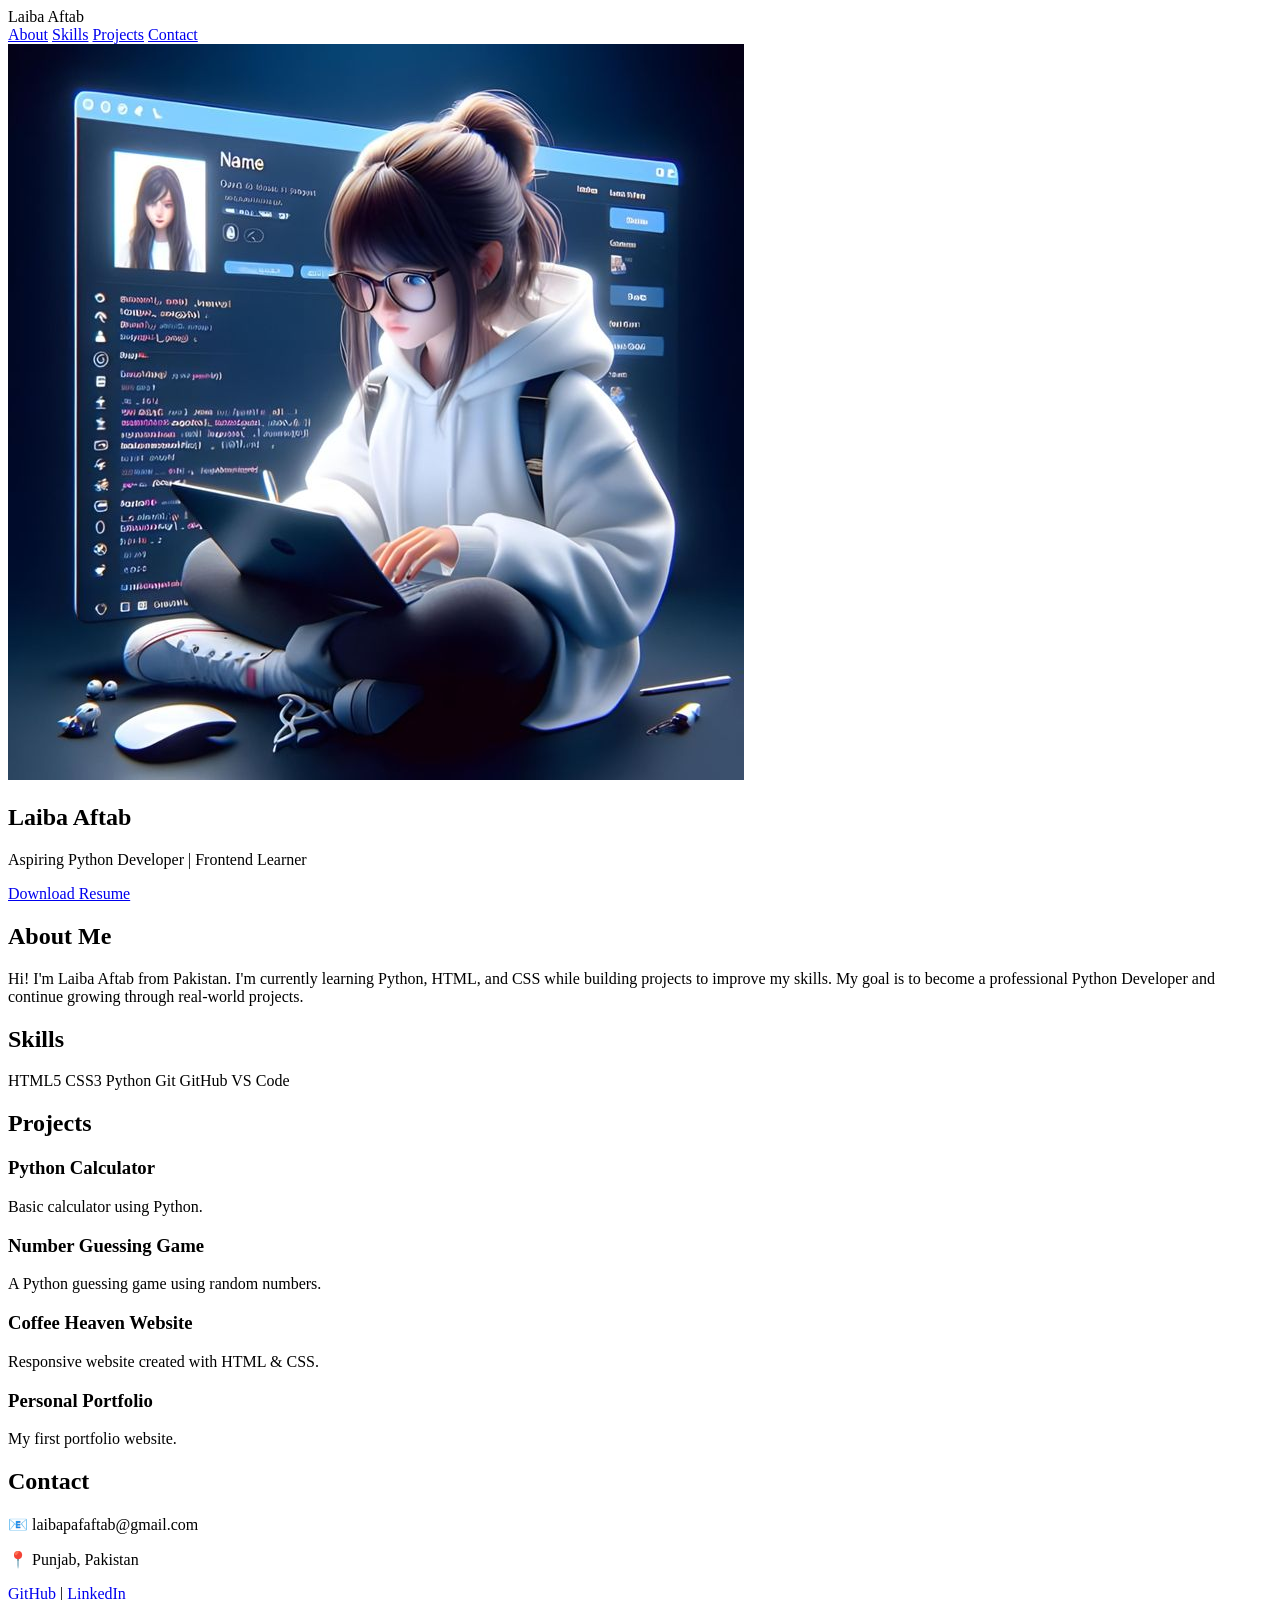
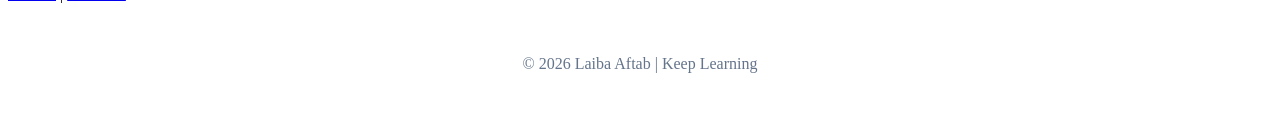
==== index.html @ f0d0922e "Update index.html" ====
<!DOCTYPE html>
<html lang="en">
  <head>
    <meta charset="UTF-8" />
    <meta name="viewport" content="width=device-width, initial-scale=1.0" />
    <title>Laiba Aftab | Portfolio</title>
    <!-- Note: CSS file ka naam styles.css rakha hai -->
    <link rel="stylesheet" href="styles.css" />
  </head>

  <body>
    <header>
      <div class="logo">Laiba Aftab</div>

      <nav>
        <a href="#about">About</a>
        <a href="#skills">Skills</a>
        <a href="#projects">Projects</a>
        <a href="#contact">Contact</a>
      </nav>
    </header>

    <section class="hero">
      <img src="profile.jpg" alt="Laiba Aftab" class="profile-pic" />

      <h1>Laiba Aftab</h1>

      <p>Aspiring Python Developer | Frontend Learner</p>

      <a href="resume.pdf" class="btn">Download Resume</a>
    </section>

    <section id="about" class="container">
      <h2>About Me</h2>

      <p>
        Hi! I'm Laiba Aftab from Pakistan. I'm currently learning Python, HTML,
        and CSS while building projects to improve my skills. My goal is to
        become a professional Python Developer and continue growing through
        real-world projects.
      </p>
    </section>

    <section id="skills" class="container">
      <h2>Skills</h2>

      <div class="skills-container">
        <span class="skill-item">HTML5</span>
        <span class="skill-item">CSS3</span>
        <span class="skill-item">Python</span>
        <span class="skill-item">Git</span>
        <span class="skill-item">GitHub</span>
        <span class="skill-item">VS Code</span>
      </div>
    </section>

    <section id="projects" class="container">
      <h2>Projects</h2>

      <div class="project">
        <h3>Python Calculator</h3>
        <p>Basic calculator using Python.</p>
      </div>

      <div class="project">
        <h3>Number Guessing Game</h3>
        <p>A Python guessing game using random numbers.</p>
      </div>

      <div class="project">
        <h3>Coffee Heaven Website</h3>
        <p>Responsive website created with HTML & CSS.</p>
      </div>

      <div class="project">
        <h3>Personal Portfolio</h3>
        <p>My first portfolio website.</p>
      </div>
    </section>

    <section id="contact" class="container">
      <h2>Contact</h2>

      <p>📧 laibapafaftab@gmail.com</p>
      <p>📍 Punjab, Pakistan</p>
      <p>
        <a href="https://github.com/laibapafaftab-debug" target="_blank">GitHub</a> | 
        <a href="https://www.linkedin.com/in/laiba-aftab-211705420/" target="_blank">LinkedIn</a>
      </p>
    </section>

    <footer style="text-align: center; padding: 20px; color: #64748b;">
      <p>© 2026 Laiba Aftab | Keep Learning</p>
    </footer>
  </body>
</html>
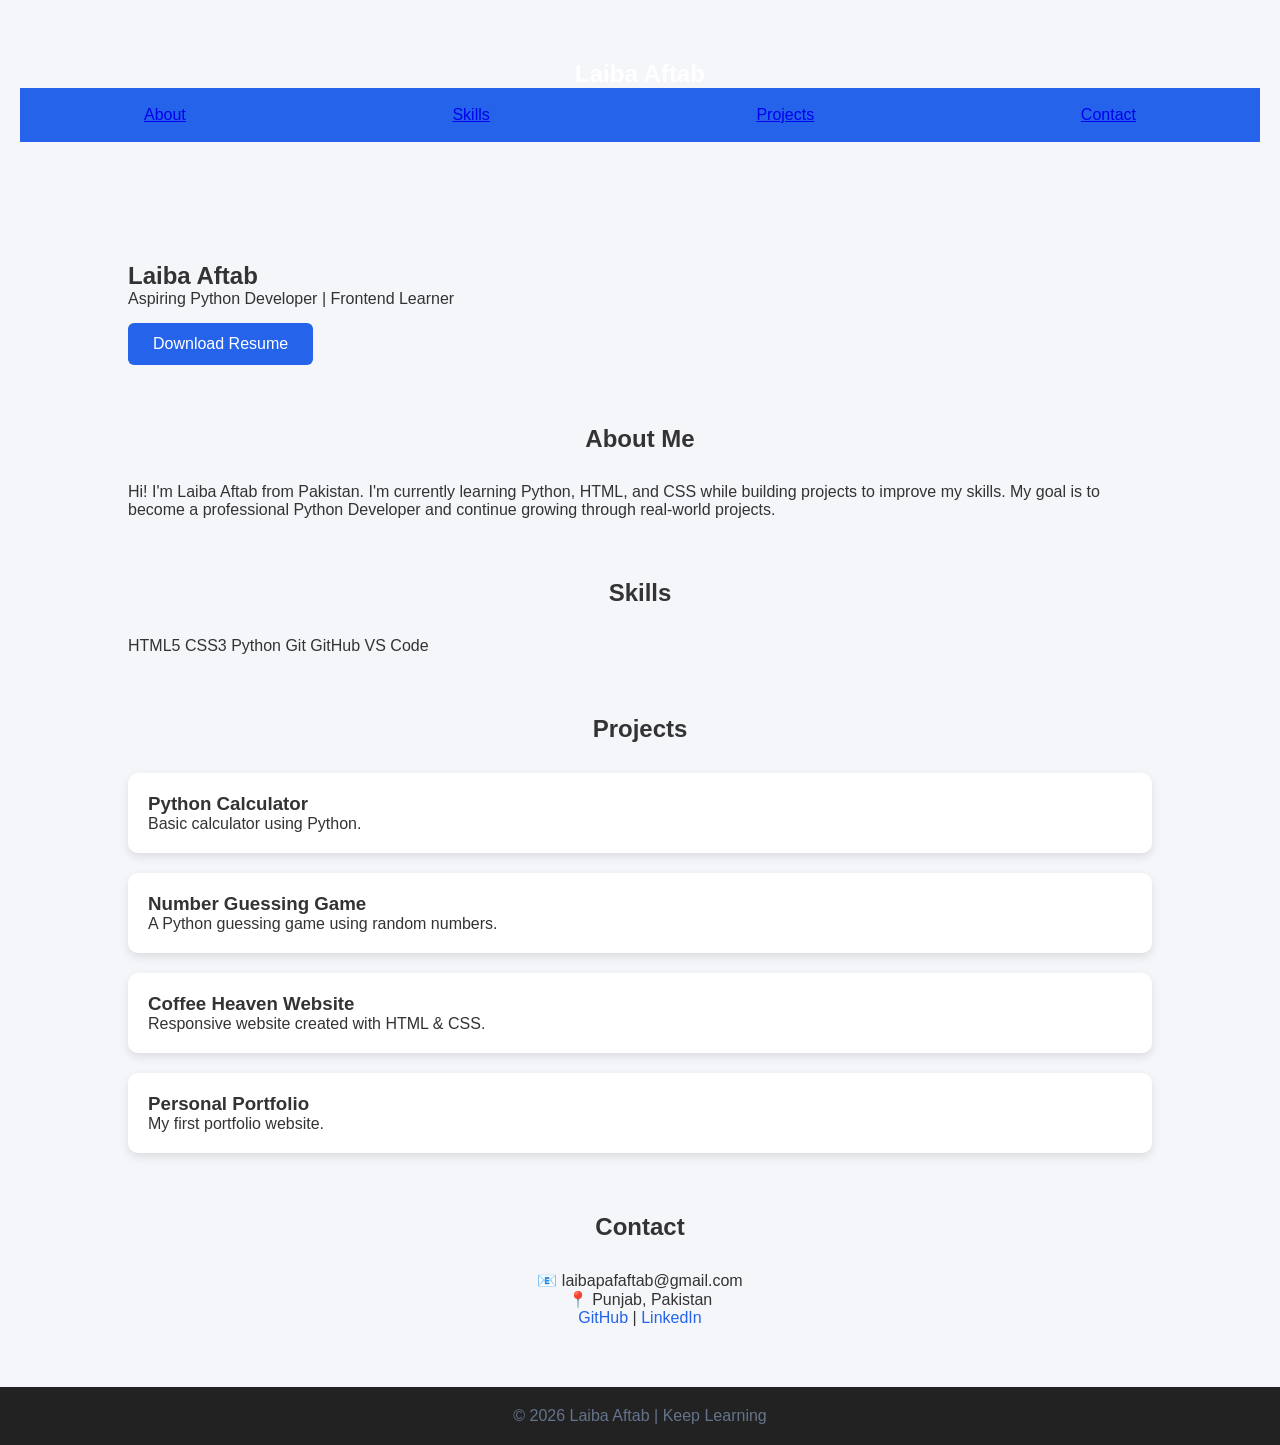
==== commit 5f492d36: "Update index.html" ====
--- a/index.html
+++ b/index.html
@@ -4,8 +4,7 @@
     <meta charset="UTF-8" />
     <meta name="viewport" content="width=device-width, initial-scale=1.0" />
     <title>Laiba Aftab | Portfolio</title>
-    <!-- Note: CSS file ka naam styles.css rakha hai -->
-    <link rel="stylesheet" href="styles.css" />
+    <link rel="stylesheet" href="style.css" />
   </head>
 
   <body>
@@ -20,7 +19,7 @@
       </nav>
     </header>
 
-    <section class="hero">
+    <section class="hero"
       <img src="profile.jpg" alt="Laiba Aftab" class="profile-pic" />
 
       <h1>Laiba Aftab</h1>
--- a/style.css
+++ b/style.css
@@ -0,0 +1,129 @@
+* {
+    margin: 0;
+    padding: 0;
+    box-sizing: border-box;
+    font-family: Arial, Helvetica, sans-serif;
+}
+
+body {
+    background: #f4f6f9;
+    color: #333;
+}
+
+nav {
+    display: flex;
+    justify-content: space-between;
+    align-items: center;
+    background: #2563eb;
+    padding: 18px 10%;
+}
+
+.logo {
+    color: white;
+    font-size: 24px;
+    font-weight: bold;
+}
+
+nav ul {
+    display: flex;
+    list-style: none;
+}
+
+nav ul li {
+    margin-left: 25px;
+}
+
+nav ul li a {
+    color: white;
+    text-decoration: none;
+    font-weight: bold;
+}
+
+header {
+    text-align: center;
+    padding: 60px 20px;
+}
+
+.profile-pic {
+    width: 180px;
+    height: 180px;
+    border-radius: 50%;
+    object-fit: cover;
+    border: 5px solid #2563eb;
+}
+
+header h1 {
+    margin-top: 20px;
+    font-size: 42px;
+}
+
+header p {
+    margin: 15px 0;
+    color: #555;
+}
+
+.btn {
+    display: inline-block;
+    margin-top: 15px;
+    background: #2563eb;
+    color: white;
+    padding: 12px 25px;
+    text-decoration: none;
+    border-radius: 6px;
+}
+
+section {
+    width: 80%;
+    margin: 60px auto;
+}
+
+section h2 {
+    text-align: center;
+    margin-bottom: 30px;
+}
+
+.cards {
+    display: flex;
+    flex-wrap: wrap;
+    justify-content: center;
+    gap: 20px;
+}
+
+.card {
+    background: white;
+    padding: 20px;
+    width: 180px;
+    text-align: center;
+    border-radius: 10px;
+    box-shadow: 0 4px 10px rgba(0, 0, 0, .1);
+    transition: .3s;
+}
+
+.card:hover {
+    transform: translateY(-8px);
+}
+
+.project {
+    background: white;
+    margin: 20px 0;
+    padding: 20px;
+    border-radius: 10px;
+    box-shadow: 0 4px 10px rgba(0, 0, 0, .1);
+}
+
+#contact {
+    text-align: center;
+}
+
+#contact a {
+    color: #2563eb;
+    text-decoration: none;
+}
+
+footer {
+    background: #222;
+    color: white;
+    text-align: center;
+    padding: 20px;
+    margin-top: 40px;
+}
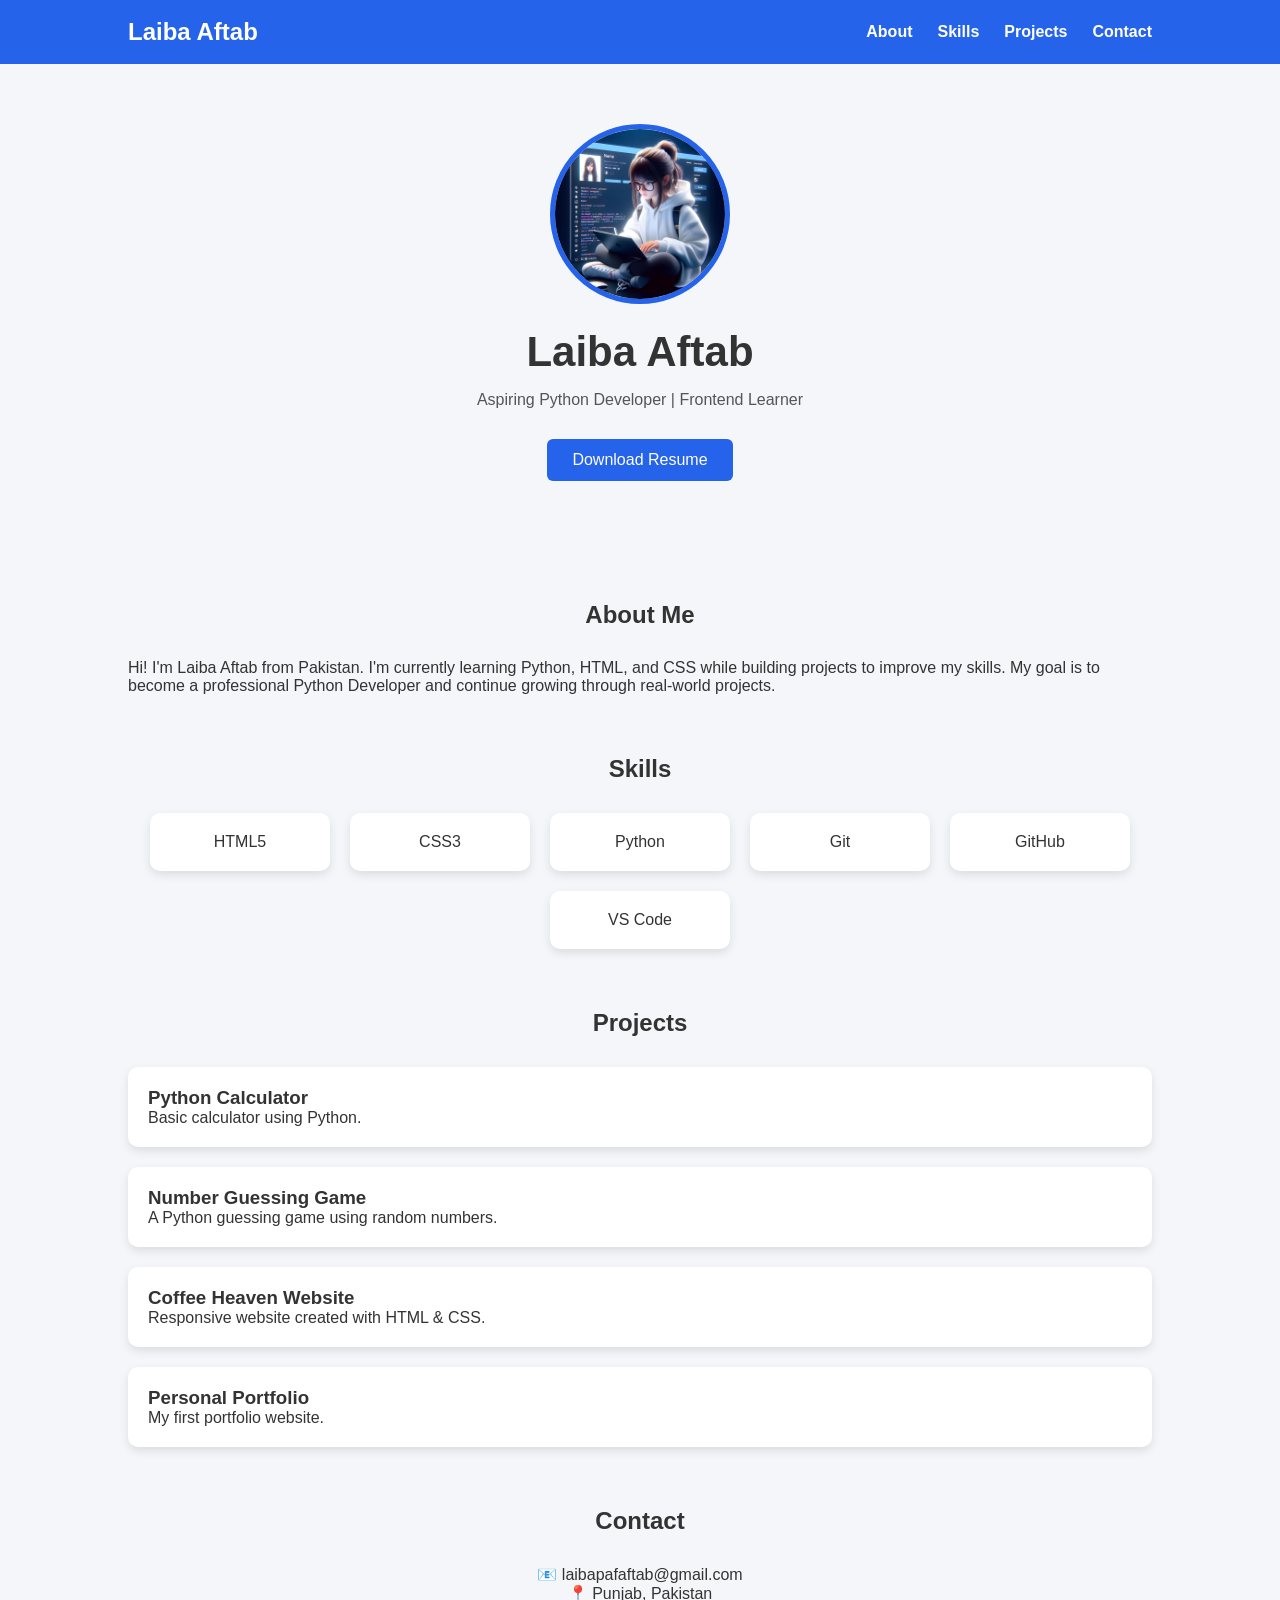
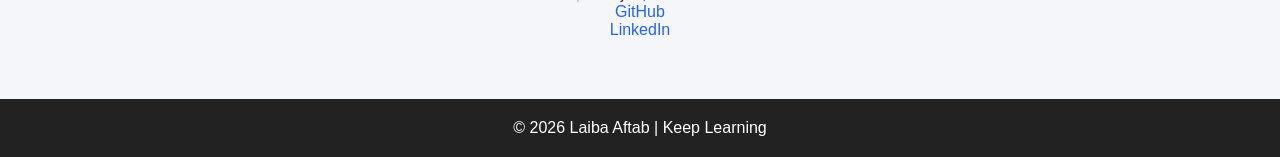
==== commit 9a5cd5eb: "Update index.html" ====
--- a/index.html
+++ b/index.html
@@ -1,4 +1,4 @@
-<!DOCTYPE html>
+<!doctype html>
 <html lang="en">
   <head>
     <meta charset="UTF-8" />
@@ -8,18 +8,18 @@
   </head>
 
   <body>
-    <header>
+    <nav>
       <div class="logo">Laiba Aftab</div>
 
-      <nav>
-        <a href="#about">About</a>
-        <a href="#skills">Skills</a>
-        <a href="#projects">Projects</a>
-        <a href="#contact">Contact</a>
-      </nav>
-    </header>
+      <ul>
+        <li><a href="#about">About</a></li>
+        <li><a href="#skills">Skills</a></li>
+        <li><a href="#projects">Projects</a></li>
+        <li><a href="#contact">Contact</a></li>
+      </ul>
+    </nav>
 
-    <section class="hero"
+    <header>
       <img src="profile.jpg" alt="Laiba Aftab" class="profile-pic" />
 
       <h1>Laiba Aftab</h1>
@@ -27,9 +27,9 @@
       <p>Aspiring Python Developer | Frontend Learner</p>
 
       <a href="resume.pdf" class="btn">Download Resume</a>
-    </section>
+    </header>
 
-    <section id="about" class="container">
+    <section id="about">
       <h2>About Me</h2>
 
       <p>
@@ -40,20 +40,20 @@
       </p>
     </section>
 
-    <section id="skills" class="container">
+    <section id="skills">
       <h2>Skills</h2>
 
-      <div class="skills-container">
-        <span class="skill-item">HTML5</span>
-        <span class="skill-item">CSS3</span>
-        <span class="skill-item">Python</span>
-        <span class="skill-item">Git</span>
-        <span class="skill-item">GitHub</span>
-        <span class="skill-item">VS Code</span>
+      <div class="cards">
+        <div class="card">HTML5</div>
+        <div class="card">CSS3</div>
+        <div class="card">Python</div>
+        <div class="card">Git</div>
+        <div class="card">GitHub</div>
+        <div class="card">VS Code</div>
       </div>
     </section>
 
-    <section id="projects" class="container">
+    <section id="projects">
       <h2>Projects</h2>
 
       <div class="project">
@@ -77,18 +77,20 @@
       </div>
     </section>
 
-    <section id="contact" class="container">
+    <section id="contact">
       <h2>Contact</h2>
 
       <p>📧 laibapafaftab@gmail.com</p>
       <p>📍 Punjab, Pakistan</p>
       <p>
-        <a href="https://github.com/laibapafaftab-debug" target="_blank">GitHub</a> | 
+        <a href="https://github.com/laibapafaftab-debug" target="_blank">GitHub</a>
+      </p>
+      <p>
         <a href="https://www.linkedin.com/in/laiba-aftab-211705420/" target="_blank">LinkedIn</a>
       </p>
     </section>
 
-    <footer style="text-align: center; padding: 20px; color: #64748b;">
+    <footer>
       <p>© 2026 Laiba Aftab | Keep Learning</p>
     </footer>
   </body>
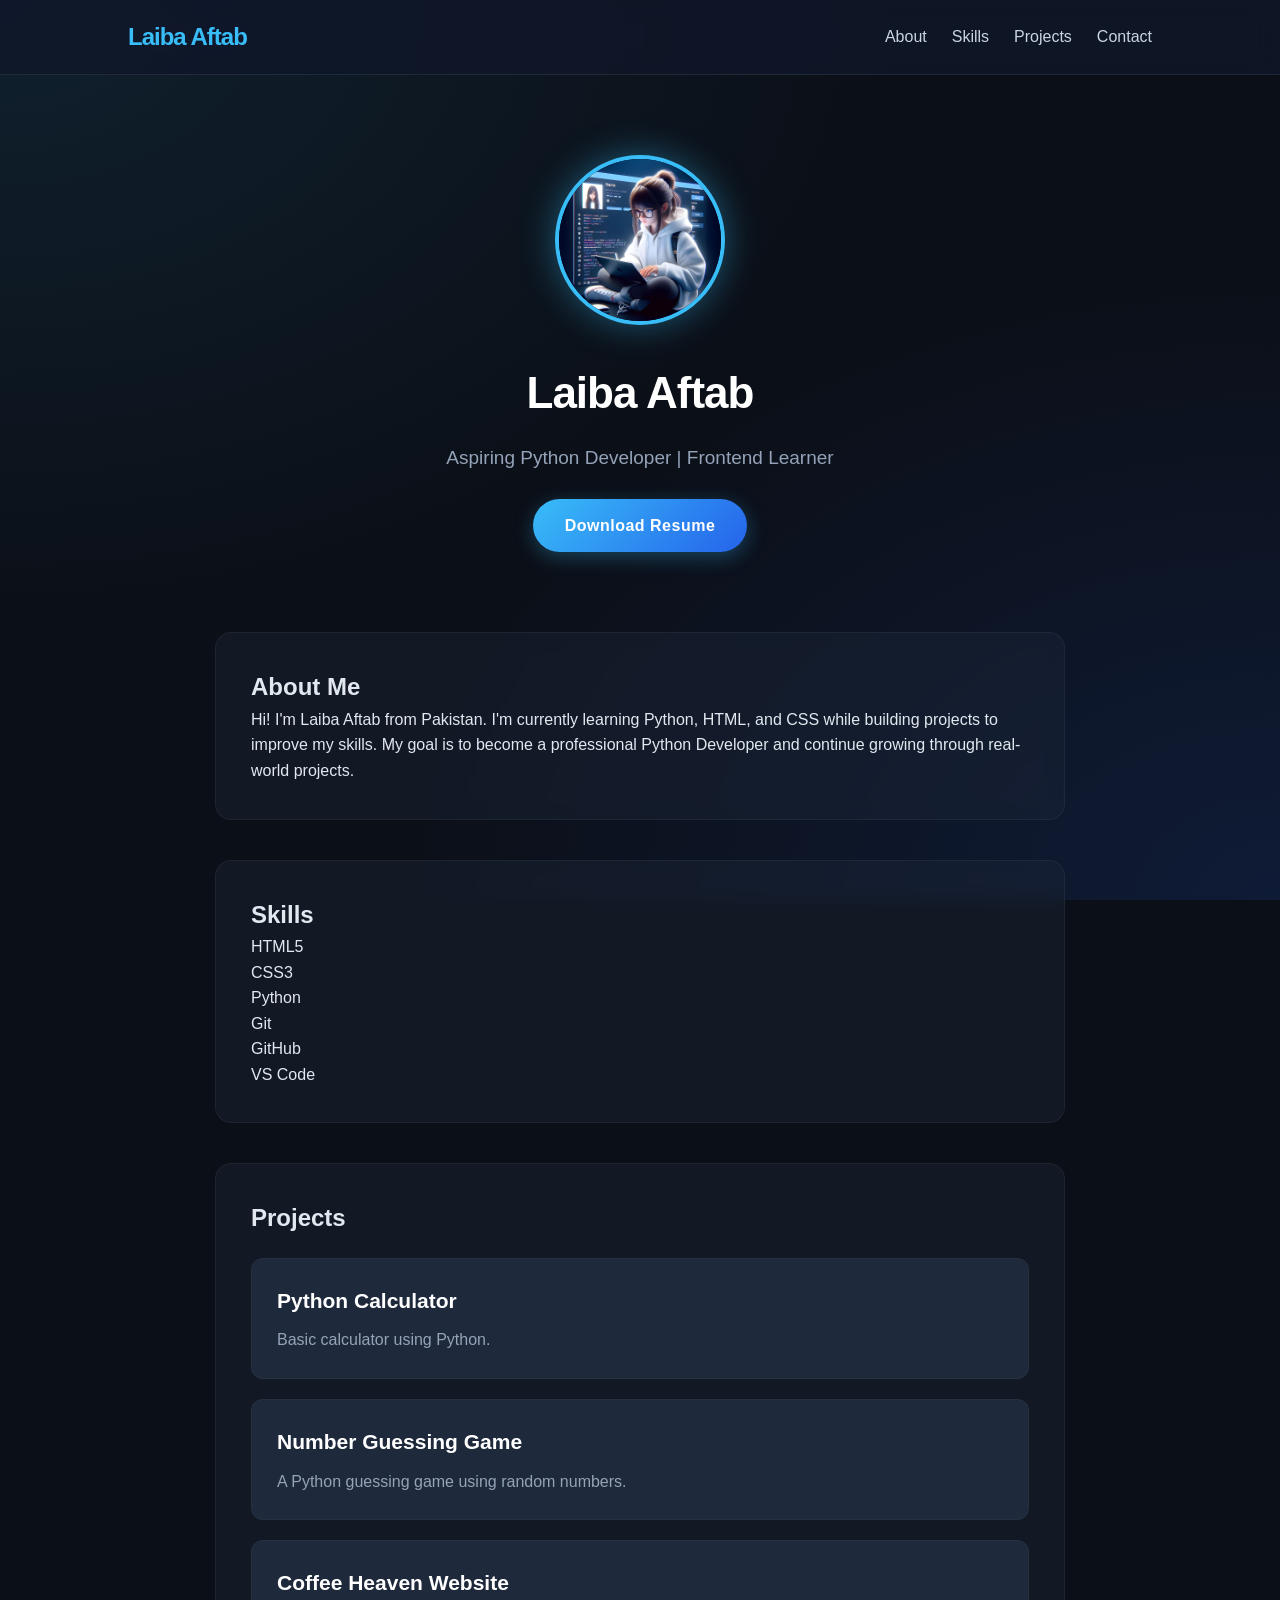
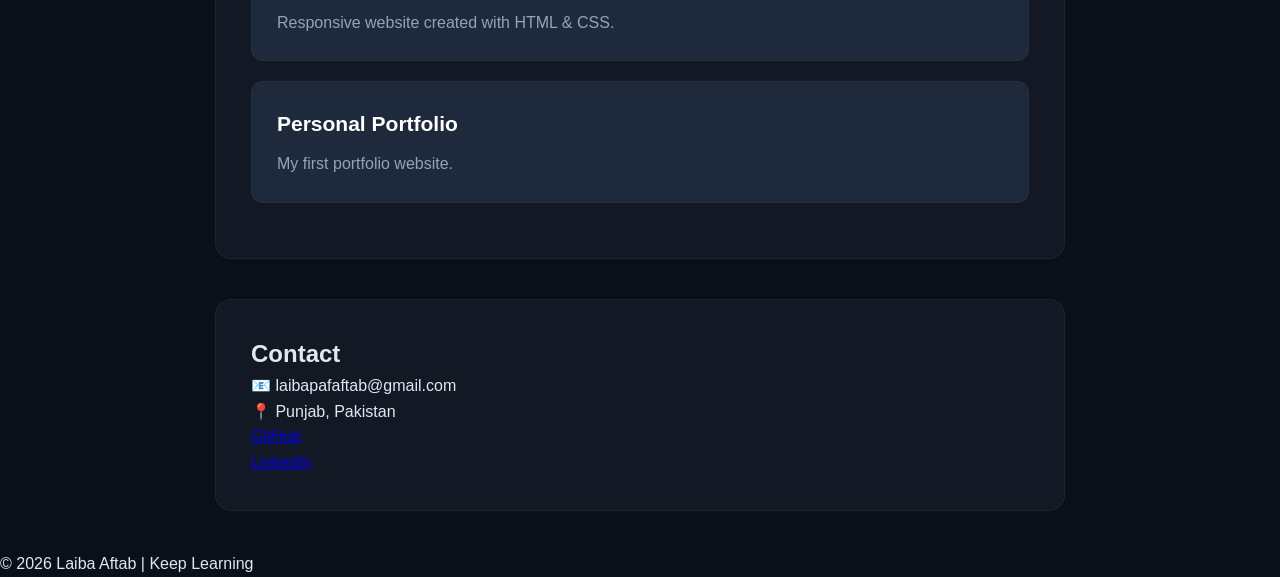
==== commit a5bfc238: "Update index.html" ====
--- a/index.html
+++ b/index.html
@@ -3,7 +3,7 @@
   <head>
     <meta charset="UTF-8" />
     <meta name="viewport" content="width=device-width, initial-scale=1.0" />
-    <title>Laiba Aftab | Portfolio</title>
+    <title>Laiba Aftab | Web & Python Developer</title>
     <link rel="stylesheet" href="style.css" />
   </head>
 
--- a/style.css
+++ b/style.css
@@ -1,129 +1,236 @@
 * {
-    margin: 0;
-    padding: 0;
-    box-sizing: border-box;
-    font-family: Arial, Helvetica, sans-serif;
+  margin: 0;
+  padding: 0;
+  box-sizing: border-box;
+  font-family: 'Segoe UI', Arial, Helvetica, sans-serif;
 }
 
 body {
-    background: #f4f6f9;
-    color: #333;
-}
-
+  background-color: #0b0f17;
+  /* Ambient Background Patterns - Do halkay glowing circles stacking */
+  background-image: 
+    radial-gradient(at 100% 100%, rgba(37, 99, 235, 0.15) 0px, transparent 50%),
+    radial-gradient(at 0% 0%, rgba(56, 189, 248, 0.1) 0px, transparent 50%);
+  background-attachment: fixed; /* Taake patterns stationary rahein jab aap scroll karein */
+  color: #e2e8f0;
+  line-height: 1.6;
+}
+
+/* Glassmorphic Navigation Bar - Background background se match karta hua translucency */
 nav {
-    display: flex;
-    justify-content: space-between;
-    align-items: center;
-    background: #2563eb;
-    padding: 18px 10%;
+  display: flex;
+  justify-content: space-between;
+  align-items: center;
+  background: rgba(15, 23, 42, 0.8);
+  backdrop-filter: blur(12px); /* Content blurred background mein */
+  padding: 18px 10%;
+  position: sticky;
+  top: 0;
+  z-index: 100;
+  border-bottom: 1px solid rgba(255, 255, 255, 0.08);
 }
 
 .logo {
-    color: white;
-    font-size: 24px;
-    font-weight: bold;
+  color: #38bdf8;
+  font-size: 24px;
+  font-weight: bold;
+  letter-spacing: -1px;
 }
 
 nav ul {
-    display: flex;
-    list-style: none;
+  display: flex;
+  list-style: none;
 }
 
 nav ul li {
-    margin-left: 25px;
+  margin-left: 25px;
 }
 
 nav ul li a {
-    color: white;
-    text-decoration: none;
-    font-weight: bold;
-}
-
+  color: #cbd5e1;
+  text-decoration: none;
+  font-weight: 500;
+  transition: all 0.3s ease;
+}
+
+nav ul li a:hover {
+  color: #38bdf8;
+  text-shadow: 0 0 10px rgba(56, 189, 248, 0.5);
+}
+
+/* Header & Glowing Profile Picture */
 header {
-    text-align: center;
-    padding: 60px 20px;
+  text-align: center;
+  padding: 80px 20px 40px;
 }
 
 .profile-pic {
-    width: 180px;
-    height: 180px;
-    border-radius: 50%;
-    object-fit: cover;
-    border: 5px solid #2563eb;
+  width: 170px;
+  height: 170px;
+  border-radius: 50%;
+  object-fit: cover;
+  border: 4px solid #38bdf8;
+  box-shadow: 0 0 35px rgba(56, 189, 248, 0.4);
+  transition: transform 0.4s cubic-bezier(0.175, 0.885, 0.32, 1.275);
+}
+
+.profile-pic:hover {
+  transform: scale(1.08) rotate(2deg);
 }
 
 header h1 {
-    margin-top: 20px;
-    font-size: 42px;
+  margin-top: 25px;
+  font-size: 44px;
+  color: #ffffff;
+  letter-spacing: -1px;
 }
 
 header p {
-    margin: 15px 0;
-    color: #555;
-}
-
+  margin: 15px 0 25px;
+  color: #94a3b8;
+  font-size: 19px;
+  font-weight: 300;
+}
+
+/* Modern Gradient Button */
 .btn {
-    display: inline-block;
-    margin-top: 15px;
-    background: #2563eb;
-    color: white;
-    padding: 12px 25px;
-    text-decoration: none;
-    border-radius: 6px;
-}
-
+  display: inline-block;
+  background: linear-gradient(135deg, #38bdf8, #2563eb);
+  color: #ffffff !important;
+  padding: 14px 32px;
+  text-decoration: none;
+  border-radius: 30px;
+  font-weight: bold;
+  box-shadow: 0 5px 20px rgba(56, 189, 248, 0.3);
+  transition: all 0.3s ease;
+  letter-spacing: 0.5px;
+}
+
+.btn:hover {
+  transform: translateY(-4px);
+  box-shadow: 0 8px 25px rgba(56, 189, 248, 0.6);
+}
+
+/* Section Containers - Translucent backgrounds taake patterns nazar aayein */
 section {
-    width: 80%;
-    margin: 60px auto;
+  width: 85%;
+  max-width: 850px;
+  margin: 40px auto;
+  background: rgba(30, 41, 59, 0.4);
+  padding: 35px;
+  border-radius: 16px;
+  border: 1px solid rgba(255, 255, 255, 0.05);
+  backdrop-filter: blur(8px); /* 
+  box-shadow: 0 10px 40px rgba(0, 0, 0, 0.2);
 }
 
 section h2 {
-    text-align: center;
-    margin-bottom: 30px;
-}
-
+  text-align: center;
+  margin-bottom: 30px;
+  color: #ffffff;
+  font-size: 28px;
+  position: relative;
+  display: inline-block;
+  left: 50%;
+  transform: translateX(-50%);
+}
+
+section h2::after {
+  content: '';
+  position: absolute;
+  bottom: -8px;
+  left: 20%;
+  width: 60%;
+  height: 3px;
+  background: #38bdf8;
+  border-radius: 2px;
+}
+
+/* Skills Badges - 
 .cards {
-    display: flex;
-    flex-wrap: wrap;
-    justify-content: center;
-    gap: 20px;
+  display: flex;
+  flex-wrap: wrap;
+  justify-content: center;
+  gap: 15px;
 }
 
 .card {
-    background: white;
-    padding: 20px;
-    width: 180px;
-    text-align: center;
-    border-radius: 10px;
-    box-shadow: 0 4px 10px rgba(0, 0, 0, .1);
-    transition: .3s;
+  background: #1e293b;
+  color: #38bdf8;
+  padding: 12px 25px;
+  width: auto;
+  text-align: center;
+  border-radius: 30px;
+  border: 1px solid rgba(56, 189, 248, 0.15);
+  transition: all 0.3s ease;
+  font-weight: 600;
+  box-shadow: 0 4px 8px rgba(0, 0, 0, 0.2);
 }
 
 .card:hover {
-    transform: translateY(-8px);
-}
-
+  transform: translateY(-5px);
+  background: rgba(56, 189, 248, 0.1);
+  border-color: #38bdf8;
+  box-shadow: 0 6px 15px rgba(56, 189, 248, 0.2);
+}
+
+/* Projects Cards */
 .project {
-    background: white;
-    margin: 20px 0;
-    padding: 20px;
-    border-radius: 10px;
-    box-shadow: 0 4px 10px rgba(0, 0, 0, .1);
-}
-
+  background: #1e293b;
+  margin: 20px 0;
+  padding: 25px;
+  border-radius: 12px;
+  border: 1px solid rgba(255, 255, 255, 0.03);
+  transition: all 0.3s ease;
+}
+
+.project:hover {
+  transform: translateX(5px);
+  border-color: rgba(56, 189, 248, 0.2);
+  background: rgba(30, 41, 59, 0.6);
+}
+
+.project h3 {
+  color: #ffffff;
+  margin-bottom: 10px;
+  font-size: 21px;
+}
+
+.project p {
+  color: #94a3b8;
+  font-weight: 300;
+}
+
+/* Contact Details */
 #contact {
-    text-align: center;
+  text-align: center;
+}
+
+#contact p {
+  margin: 12px 0;
+  color: #cbd5e1;
+  font-size: 17px;
 }
 
 #contact a {
-    color: #2563eb;
-    text-decoration: none;
-}
-
+  color: #38bdf8;
+  text-decoration: none;
+  font-weight: 600;
+  transition: opacity 0.3s;
+}
+
+#contact a:hover {
+  opacity: 0.8;
+  text-decoration: underline;
+}
+
+/* Footer Styling */
 footer {
-    background: #222;
-    color: white;
-    text-align: center;
-    padding: 20px;
-    margin-top: 40px;
-}+  background: #070a10;
+  color: #64748b;
+  text-align: center;
+  padding: 30px;
+  margin-top: 60px;
+  border-top: 1px solid rgba(255, 255, 255, 0.05);
+  font-size: 15px;
+}
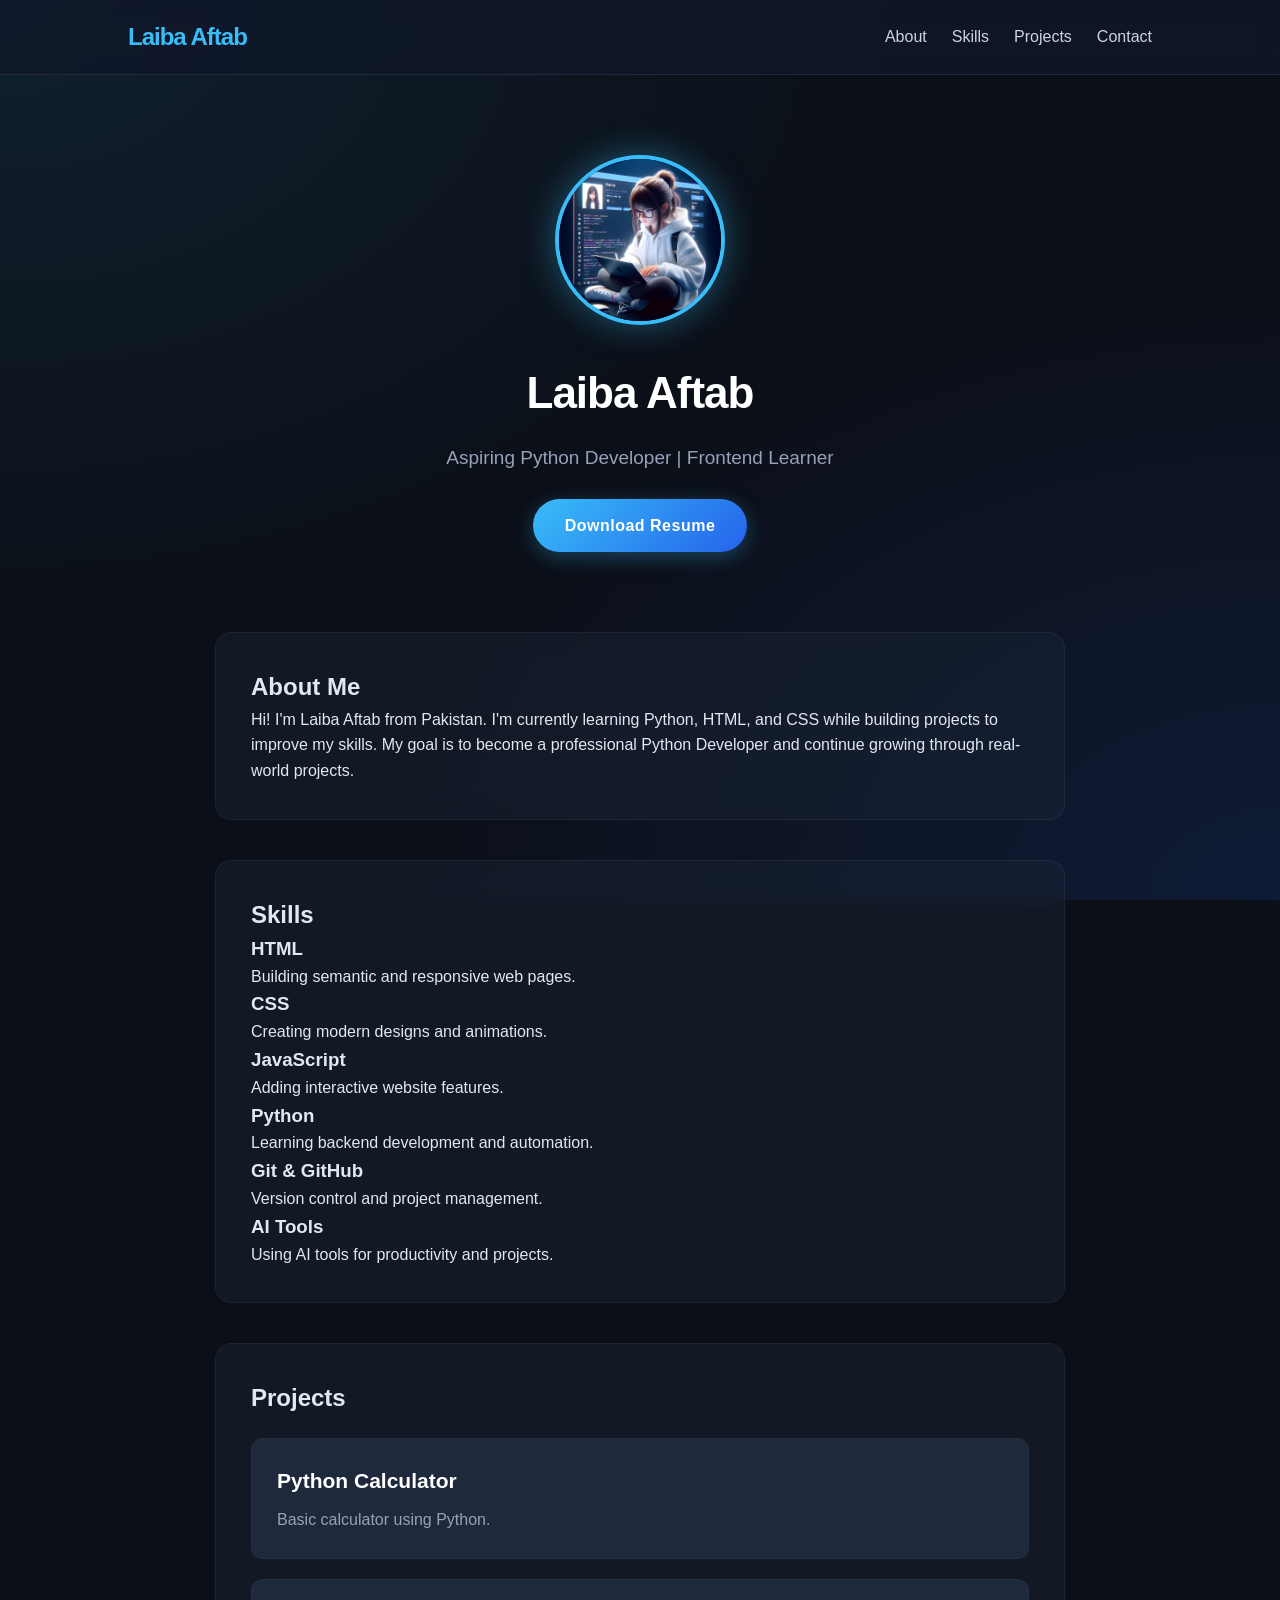
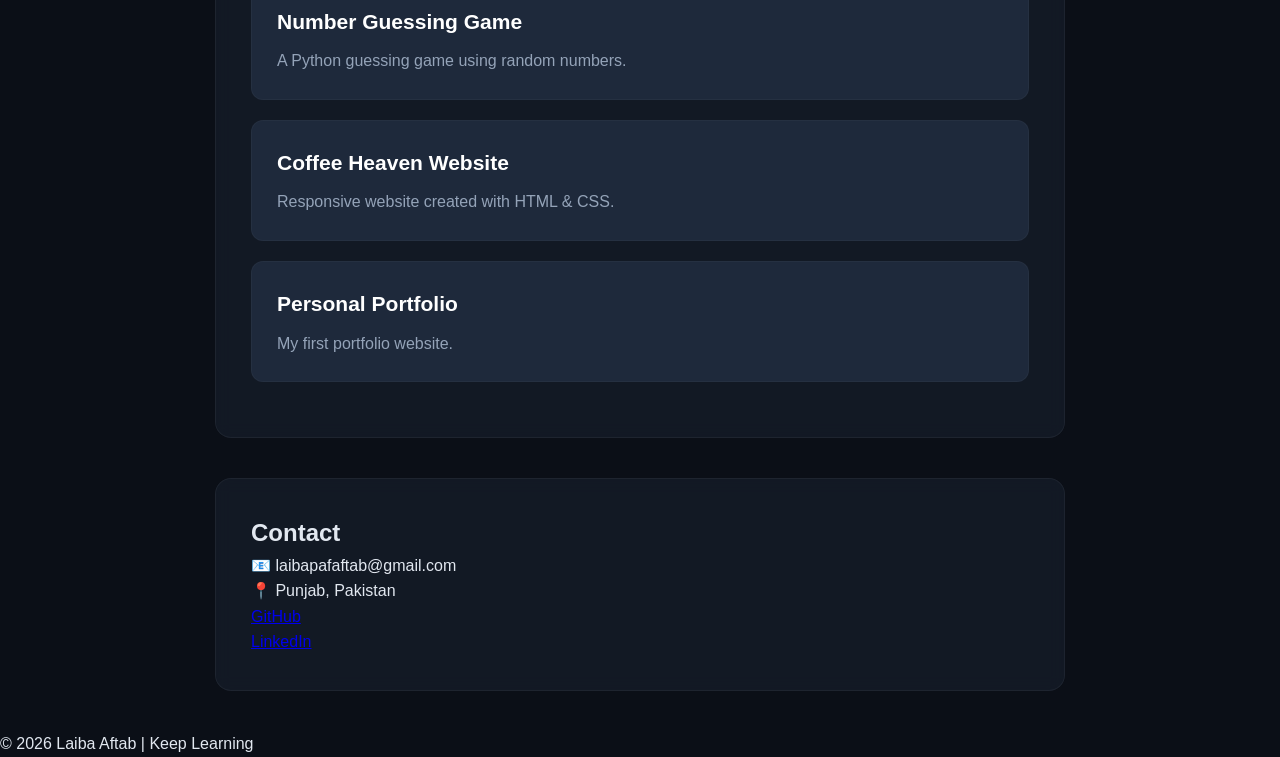
==== commit 0e3c6097: "Update index.html" ====
--- a/index.html
+++ b/index.html
@@ -40,18 +40,43 @@
       </p>
     </section>
 
-    <section id="skills">
-      <h2>Skills</h2>
+      <section id="skills">
+    <h2>Skills</h2>
 
-      <div class="cards">
-        <div class="card">HTML5</div>
-        <div class="card">CSS3</div>
-        <div class="card">Python</div>
-        <div class="card">Git</div>
-        <div class="card">GitHub</div>
-        <div class="card">VS Code</div>
-      </div>
-    </section>
+    <div class="skills-container">
+
+        <div class="skill-card">
+            <h3>HTML</h3>
+            <p>Building semantic and responsive web pages.</p>
+        </div>
+
+        <div class="skill-card">
+            <h3>CSS</h3>
+            <p>Creating modern designs and animations.</p>
+        </div>
+
+        <div class="skill-card">
+            <h3>JavaScript</h3>
+            <p>Adding interactive website features.</p>
+        </div>
+
+        <div class="skill-card">
+            <h3>Python</h3>
+            <p>Learning backend development and automation.</p>
+        </div>
+
+        <div class="skill-card">
+            <h3>Git & GitHub</h3>
+            <p>Version control and project management.</p>
+        </div>
+
+        <div class="skill-card">
+            <h3>AI Tools</h3>
+            <p>Using AI tools for productivity and projects.</p>
+        </div>
+
+    </div>
+</section>
 
     <section id="projects">
       <h2>Projects</h2>
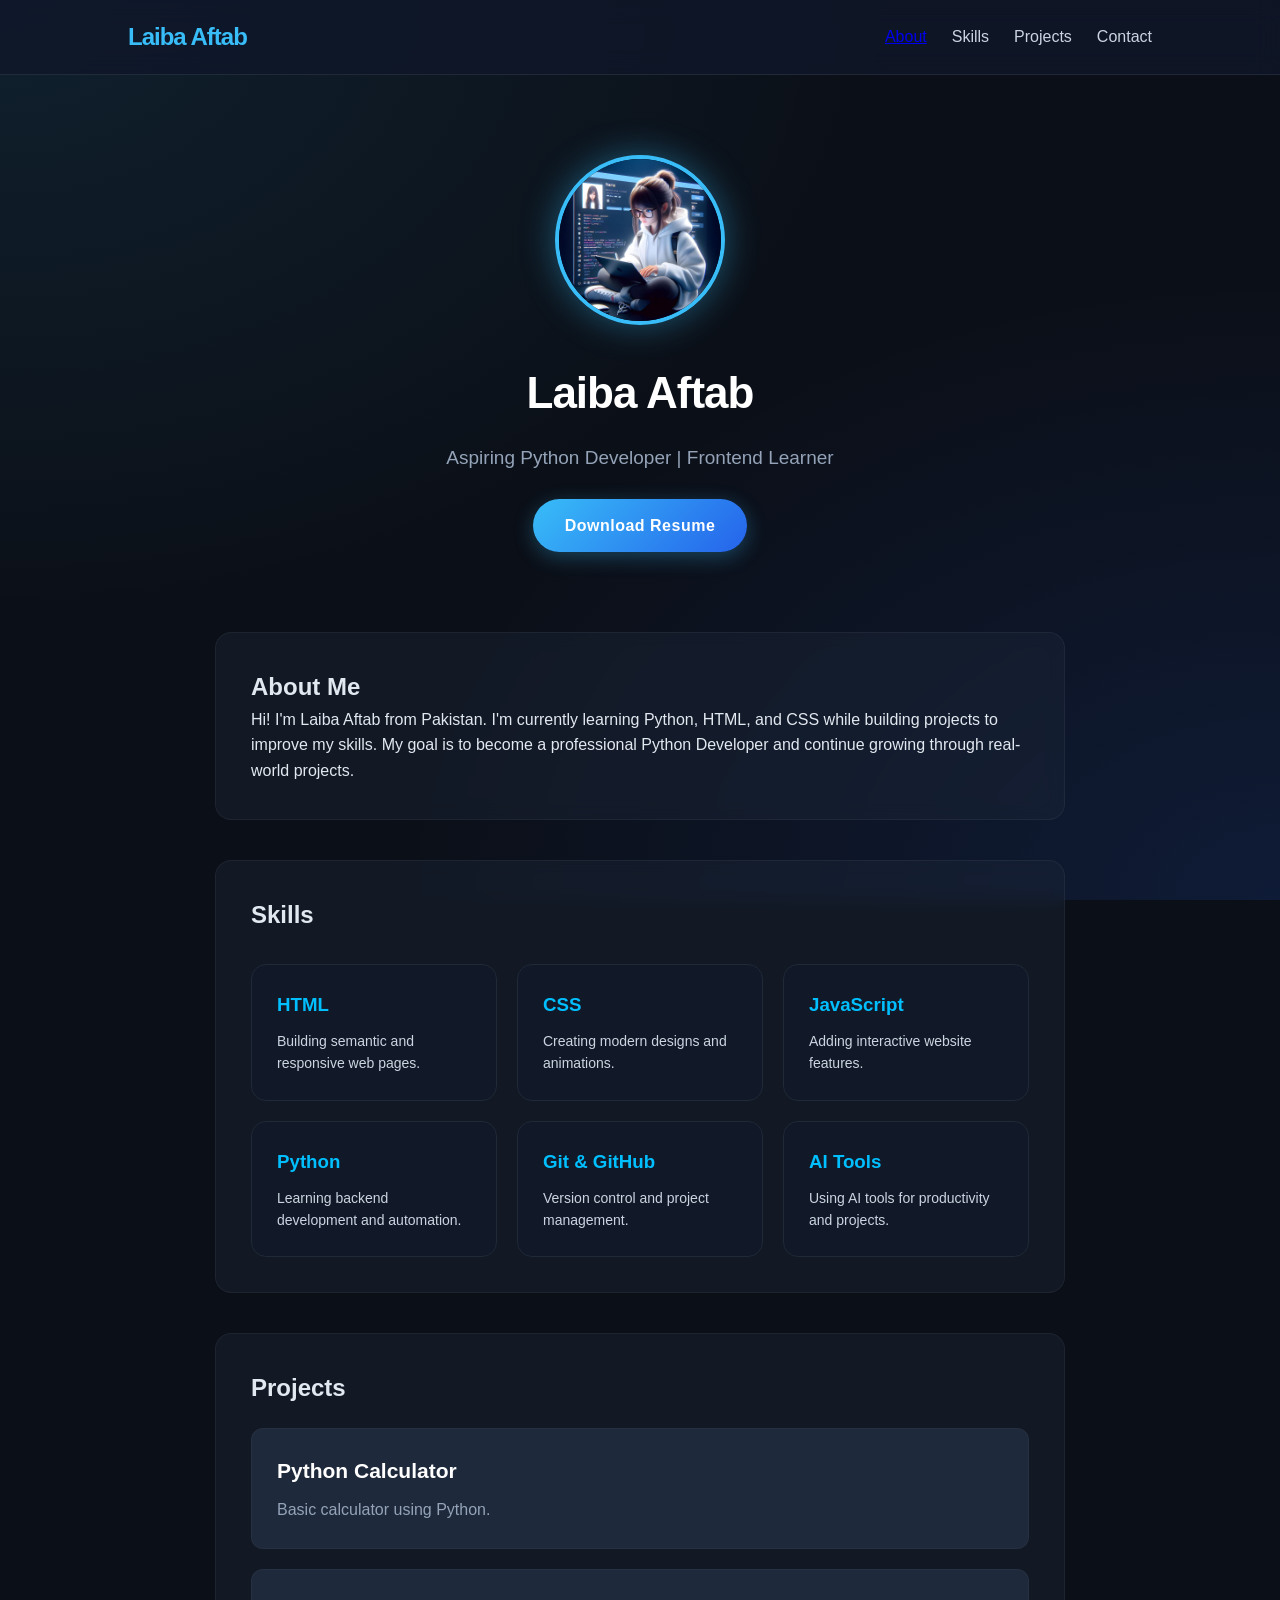
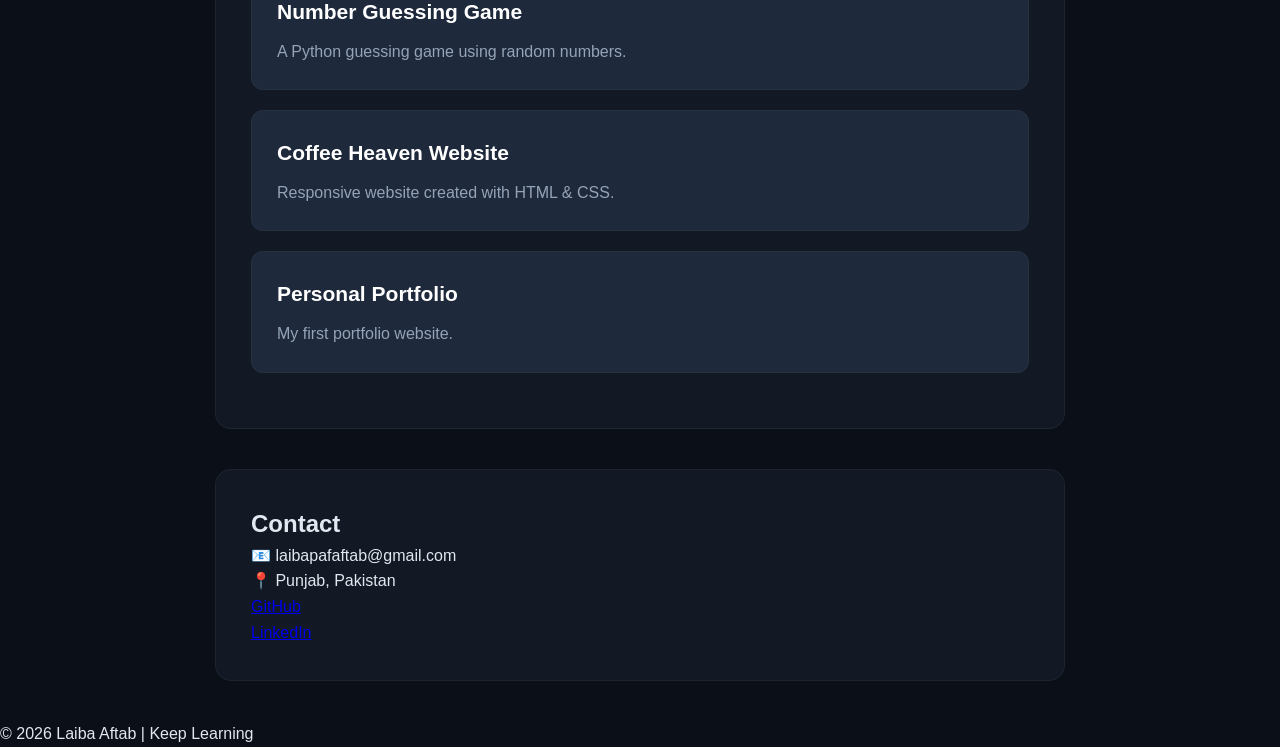
==== commit bbaa3249: "Update index.html" ====
--- a/index.html
+++ b/index.html
@@ -12,7 +12,7 @@
       <div class="logo">Laiba Aftab</div>
 
       <ul>
-        <li><a href="#about">About</a></li>
+        <a href="about.html">About</a>
         <li><a href="#skills">Skills</a></li>
         <li><a href="#projects">Projects</a></li>
         <li><a href="#contact">Contact</a></li>
--- a/style.css
+++ b/style.css
@@ -3,7 +3,7 @@
   padding: 0;
   box-sizing: border-box;
   font-family: 'Segoe UI', Arial, Helvetica, sans-serif;
-}
+} 
 
 body {
   background-color: #0b0f17;
@@ -234,3 +234,40 @@
   border-top: 1px solid rgba(255, 255, 255, 0.05);
   font-size: 15px;
 }
+  .skills-container{
+    display:grid;
+    grid-template-columns:repeat(3,1fr);
+    gap:20px;
+    margin-top:30px;
+}
+
+.skill-card{
+    background:#111827;
+    border:1px solid #1f2937;
+    padding:25px;
+    border-radius:15px;
+    transition:0.3s;
+}
+
+.skill-card h3{
+    color:#00bfff;
+    margin-bottom:10px;
+}
+
+.skill-card p{
+    color:#cbd5e1;
+    font-size:14px;
+}
+
+.skill-card:hover{
+    transform:translateY(-8px);
+    border-color:#00bfff;
+    box-shadow:0 0 20px rgba(0,191,255,0.3);
+}
+
+
+@media(max-width:768px){
+    .skills-container{
+        grid-template-columns:1fr;
+    }
+}
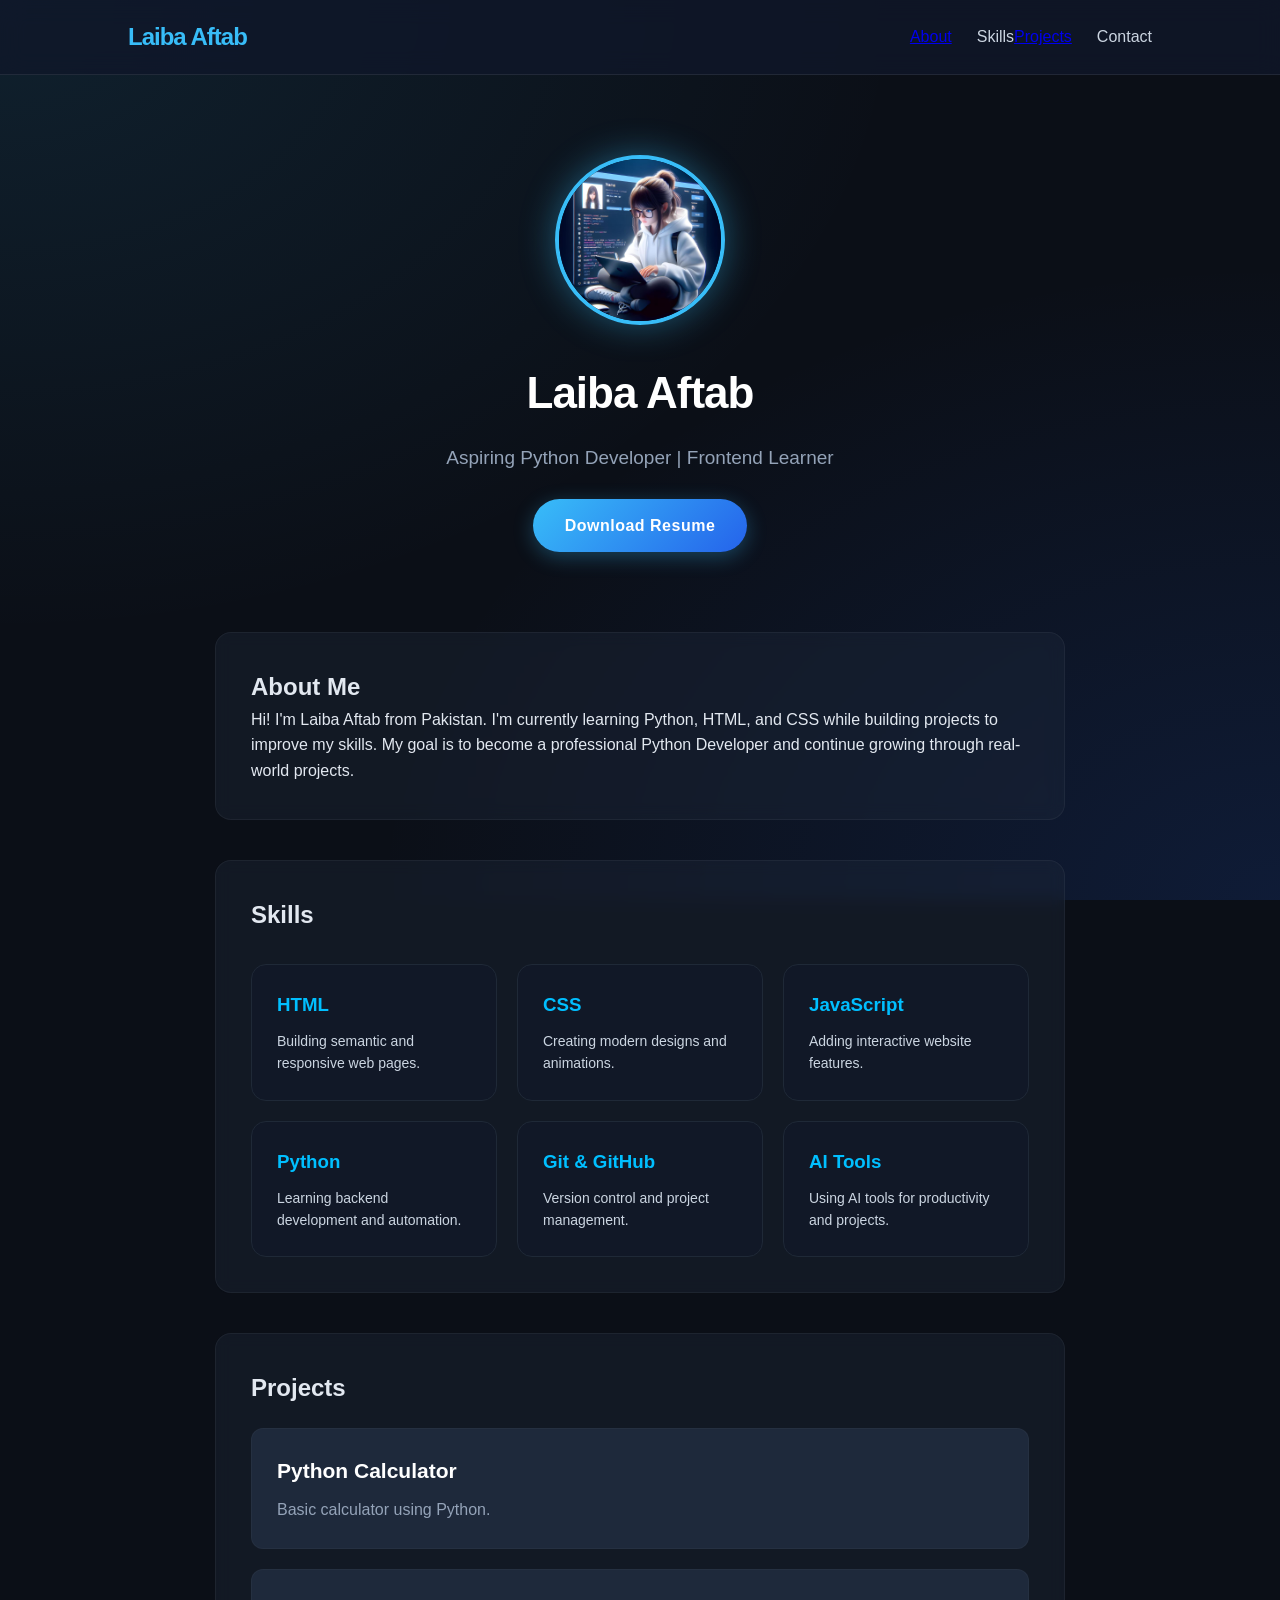
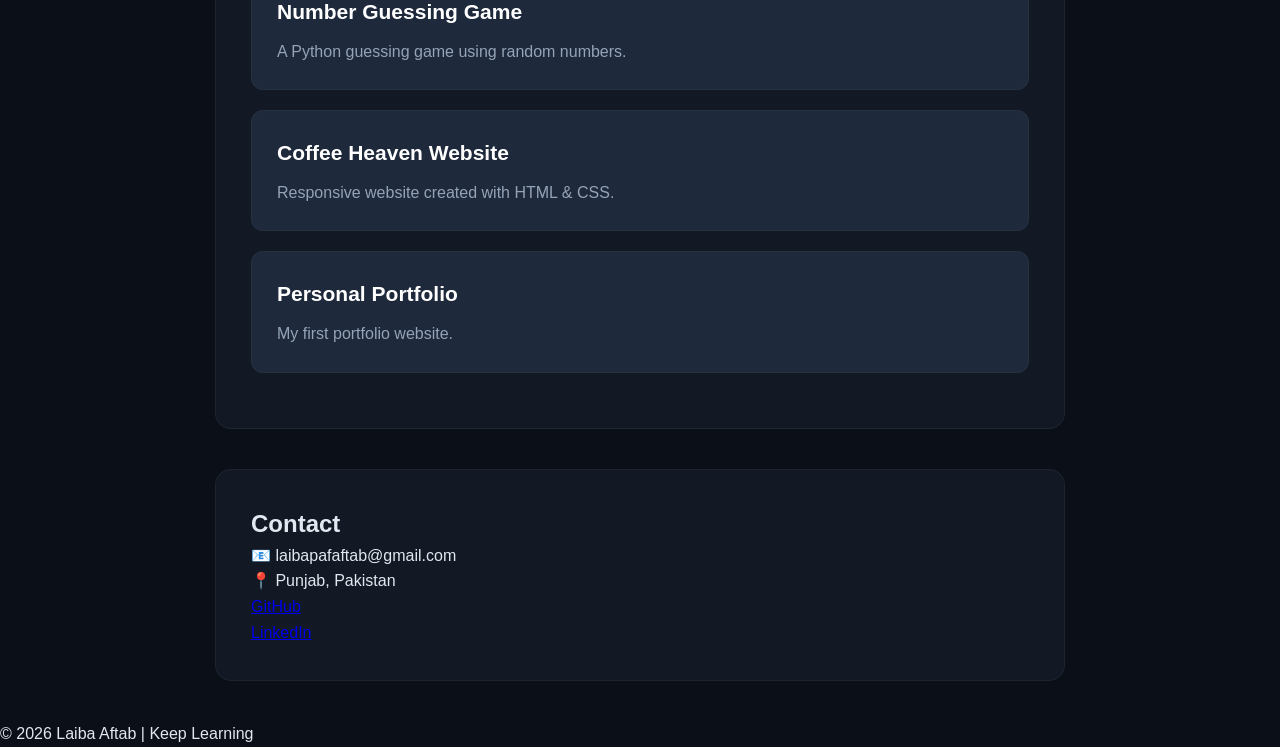
==== commit 060fb422: "Update index.html" ====
--- a/index.html
+++ b/index.html
@@ -14,7 +14,7 @@
       <ul>
         <a href="about.html">About</a>
         <li><a href="#skills">Skills</a></li>
-        <li><a href="#projects">Projects</a></li>
+        <a href="projects.html">Projects</a>
         <li><a href="#contact">Contact</a></li>
       </ul>
     </nav>
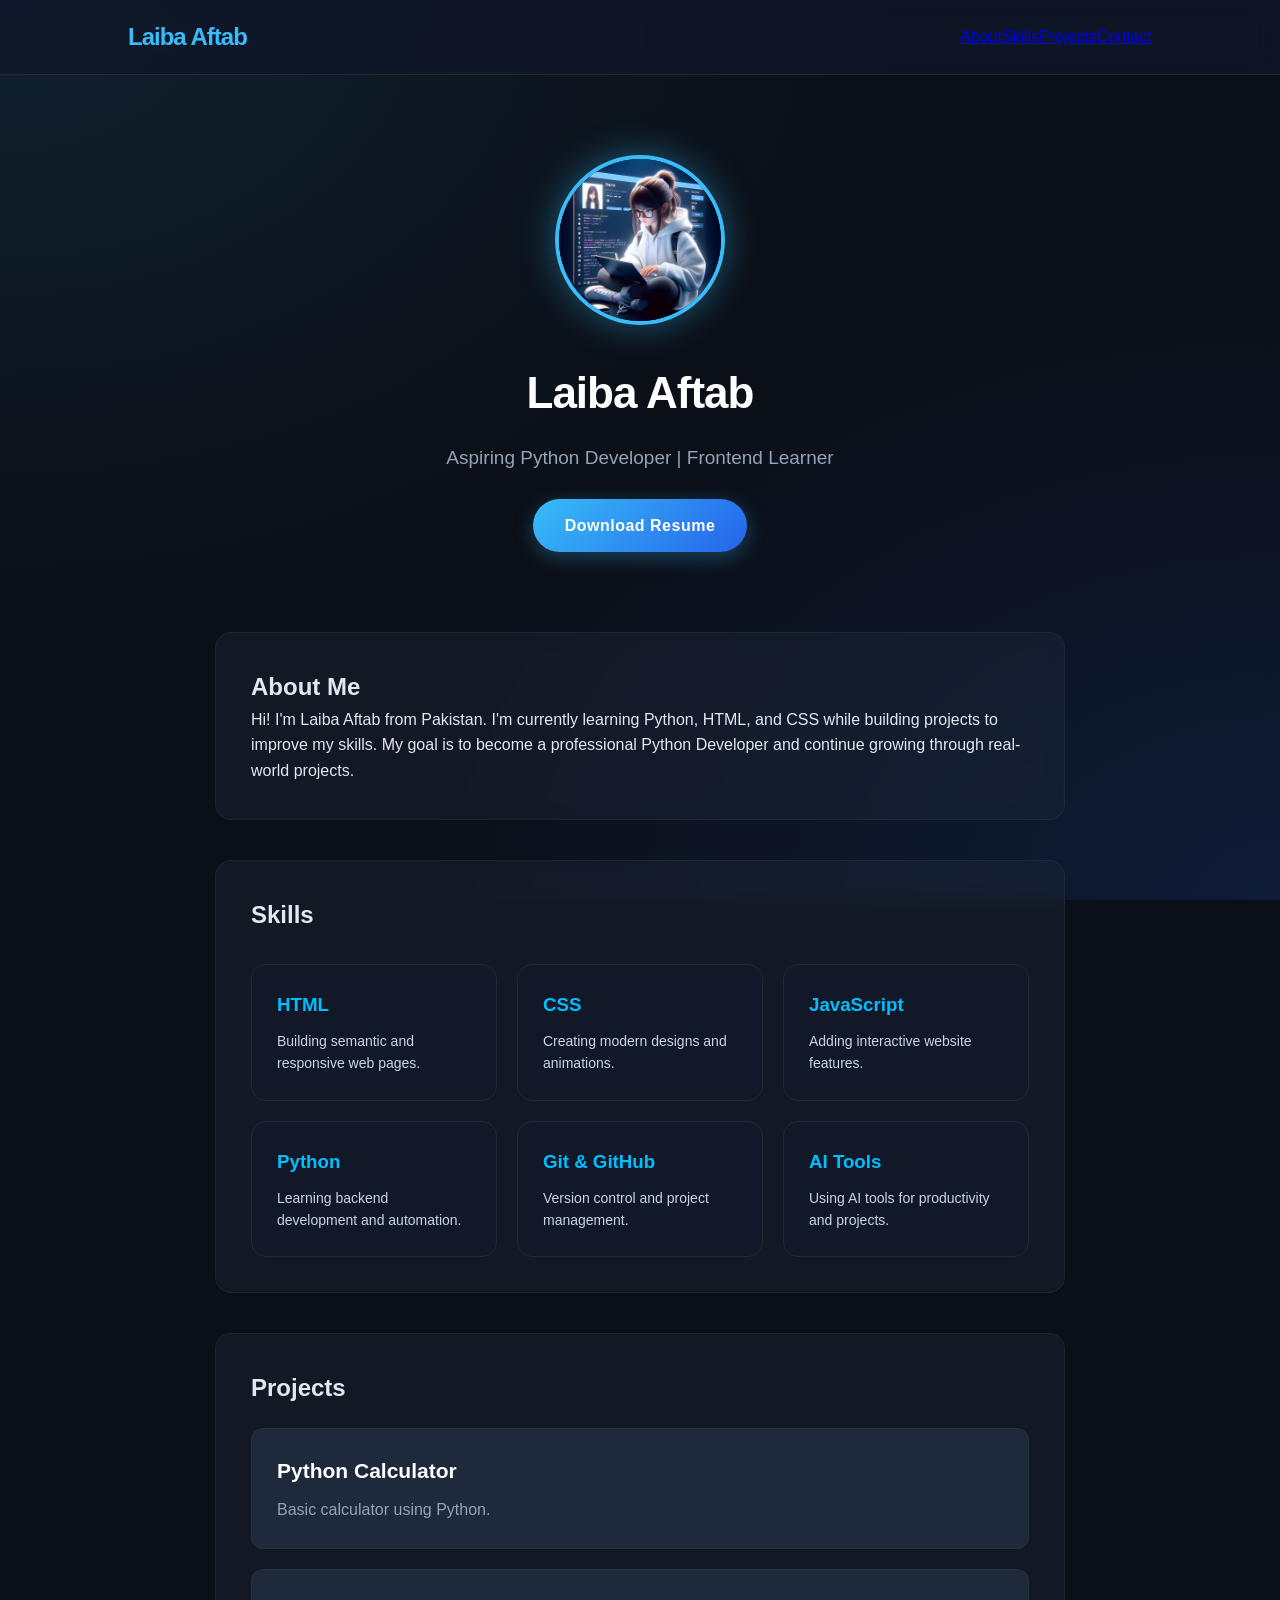
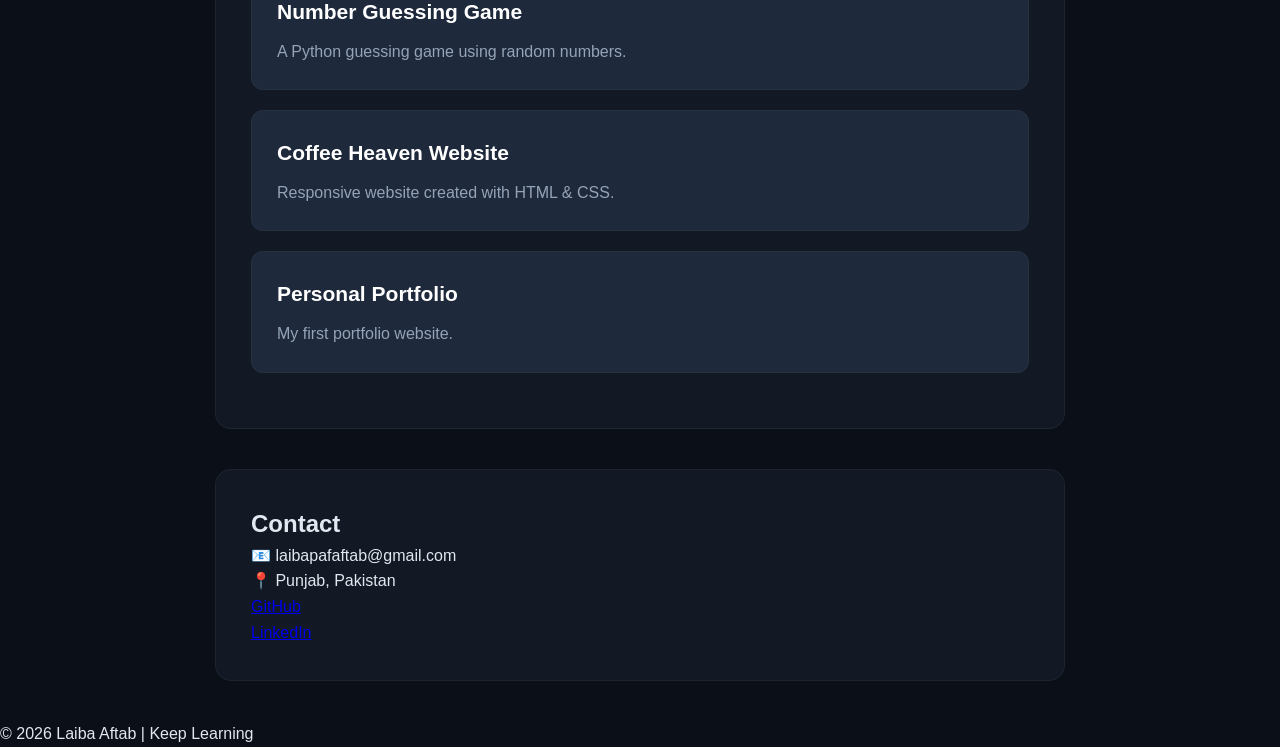
==== commit bfcc42bf: "Update index.html" ====
--- a/index.html
+++ b/index.html
@@ -13,9 +13,9 @@
 
       <ul>
         <a href="about.html">About</a>
-        <li><a href="#skills">Skills</a></li>
+        <a href="skills.html">Skills</a>
         <a href="projects.html">Projects</a>
-        <li><a href="#contact">Contact</a></li>
+        <a href="contact.html">Contact</a>
       </ul>
     </nav>
 
--- a/style.css
+++ b/style.css
@@ -271,3 +271,68 @@
         grid-template-columns:1fr;
     }
 }
+  .projects-page{
+    padding:80px 10%;
+    background:#08111f;
+    min-height:100vh;
+    color:white;
+}
+
+.projects-page h1{
+    text-align:center;
+    font-size:40px;
+    margin-bottom:40px;
+}
+
+
+.project-container{
+    display:grid;
+    grid-template-columns:repeat(3,1fr);
+    gap:25px;
+}
+
+
+.project-card{
+    background:#111827;
+    border:1px solid #243244;
+    padding:30px;
+    border-radius:15px;
+    transition:0.3s;
+}
+
+
+.project-card:hover{
+    transform:translateY(-8px);
+    border-color:#00bfff;
+    box-shadow:0 0 20px rgba(0,191,255,0.3);
+}
+
+
+.project-card h2{
+    color:#00bfff;
+    margin-bottom:15px;
+}
+
+
+.project-card p{
+    color:#cbd5e1;
+}
+
+
+.project-btn{
+    display:inline-block;
+    margin-top:20px;
+    padding:10px 20px;
+    background:#00bfff;
+    color:white;
+    border-radius:8px;
+}
+
+
+@media(max-width:800px){
+
+.project-container{
+grid-template-columns:1fr;
+}
+
+}
